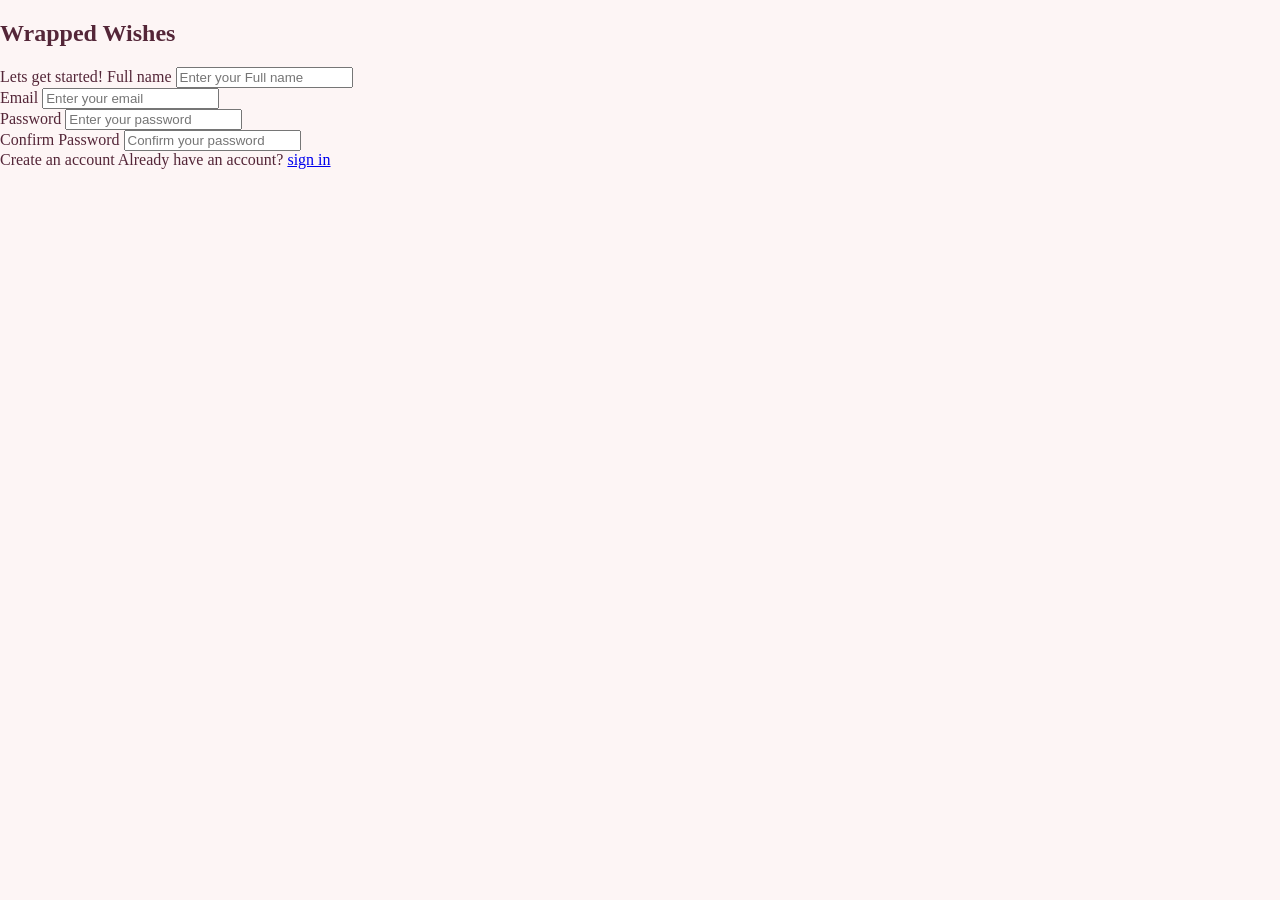
==== create-account.html @ 2f0e1d19 "Add my unstyled sign in page" ====
<!DOCTYPE html>
<html lang="en">
<head>
    <meta charset="UTF-8">
    <meta name="viewport" content="width=device-width, initial-scale=1.0">
    <title>Create an account</title>
    <link rel="stylesheet" href="css/style.css">
</head>
<body>
    <h2>Wrapped Wishes</h2>
    <form >
        Lets get started! <label for="Full name">Full name</label>
        <input type="name" id="name" name="name"
            placeholder="Enter your Full name" required>
            <br>

        <label for="email">Email</label>
        <input type="email" id="email" name="email"
            placeholder="Enter your email" required>
            <br>

             <label for="password">Password</label>
        <input type="password" id="password" name="password"
            placeholder="Enter your password" required>
            <br>

            <label for=" Confirm password"> Confirm Password</label>
        <input type="password" id="password" name="password"
            placeholder="Confirm your password" required>
            <br>

            Create an account
            Already have an account? <a href="sign-in.html">sign in</a>



        </form>
        <script src="js/signin.js"></script>
</body>
</html>
---- css/style.css ----
:root {
  --soft-blush: #f5e7ea;
  --dusty-rose: #d99baa;
  --berry: #9c536b;
  --deep-plum: #542638;
  --porcelain: #fdf5f5;
}
body {
  margin: 0;
  background-color: var(--porcelain);
  color: var(--deep-plum);
}
nav {
  background-color: var(--deep-plum);
  display: flex;
  justify-content: space-between;
  align-items: center;
  padding: 20px 50px;
  margin: 0;
}
nav a {
  color: var(--soft-blush);
  text-decoration: none;
  font-family: "Poppins", sans-serif;
  font-size: 14px;
}
nav a:hover {
  color: var(--berry);
}
.logo {
  color: var(--deep-plum);
  font-family: "Playfair Display", serif;
  font-size: 26px;
  font-weight: 600;
}
.nav-links {
  display: flex;
  gap: 35px;
  align-items: center;
}
.hero {
  background-image: url("../images/hero image.jpg");
  min-height: 400px;
  background-size: cover;
  background-position: center;
  display: flex;
  justify-content: center;
  align-items: center;
  padding: 40px;
  margin: 20px;
  border-radius: 16px;
}
.hero-content {
  text-align: center;
  max-width: 600px;
  margin: 0 auto;
  text-align: center;
  background: rgba(253, 245, 245, 0.65);
  backdrop-filter: blur(10px);
  border-radius: 16px;
  padding: 15px;
}
.hero-buttons {
  display: flex;
  justify-content: center;
  gap: 15px;
}

.hero-buttons a {
  background-color: var(--berry);
  color: white;
  text-decoration: none;
  padding: 12px 25px;
  border-radius: 30px;
}
.hero-buttons a:hover {
  background-color: #542638;
  transition: all 0.3s ease;
  transform: translateY(-3px);
}
.how-it-works {
  padding: 70px 50px;
  text-align: center;
}
.cards {
  display: flex;
  justify-content: space-between;
  max-width: fit-content;
  gap: 50px;
}
.step-card {
  background-color: var(--soft-blush);
  border-radius: 16px;
  padding: 16px;
}
.wishes-card {
  background-color: var(--soft-blush);
  border-radius: 16px;
  padding: 16px;
}
.share-card {
  background-color: var(--soft-blush);
  border-radius: 16px;
  padding: 16px;
}
.why-us {
  display: grid;
  gap: 50px;
  grid-template-columns: 1fr 1fr;
  align-items: center;
}
.why-image img {
  max-height: 450px;
  height: 450px;
  border-radius: 16px;
  display: block;
  margin-left: auto;
  margin-right: auto;
}
.CTA {
  text-align: center;
  margin-top: 30px;
}

.CTA a {
  display: inline-block;
  background-color: var(--berry);
  color: white;
  text-decoration: none;
  padding: 12px 25px;
  border-radius: 30px;
}

.CTA a:hover {
  background-color: #542638;
  transition: all 0.3s ease;
  transform: translateY(-3px);
}
footer {
  display: flex;
  justify-content: space-between;
  align-items: center;
  width: 100%;
  max-width: 100%;
  padding: 50px;
  box-sizing: border-box;
  background-color: #542638;
}
.logo {
  color: white;
}
footer a {
  text-decoration: none;
  color: #fdf5f5;
}
.back-button {
  background-color: #542638;
  color: white;
  padding: 9px;
  border-radius: 16px;
  margin: 10px;
  text-decoration: none;
}
.container {
  display: flex;
  width: 100%;

}

.left,
.right {
  width: 50%;
  box-sizing: border-box;
  padding: 40px;
}
.left img {
  width: 100%;
  max-width: 400px;
  height: 300px;
  object-fit: cover;
  display: block;
  margin: 20px auto;
  border-radius: 16px;
}
.container {display: flex; justify-content: space-between; align-items: center; min-height: 100vh; padding: 4rem;}
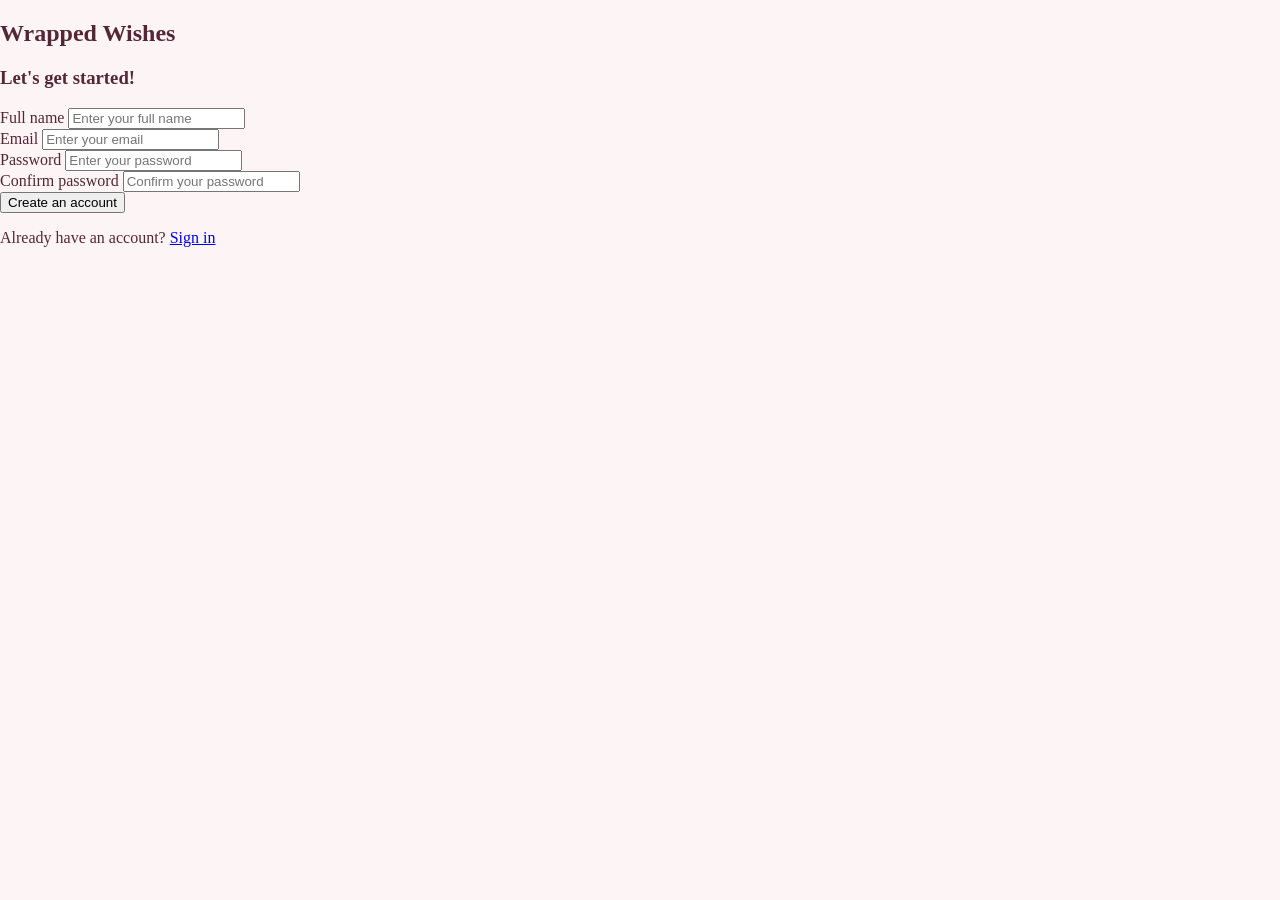
==== commit 7e54211c: "Add my create account page including the javascript functionality" ====
--- a/create-account.html
+++ b/create-account.html
@@ -1,40 +1,69 @@
+
 <!DOCTYPE html>
 <html lang="en">
 <head>
     <meta charset="UTF-8">
     <meta name="viewport" content="width=device-width, initial-scale=1.0">
-    <title>Create an account</title>
+    <title>Create an account | Wrapped Wishes</title>
     <link rel="stylesheet" href="css/style.css">
 </head>
 <body>
+
     <h2>Wrapped Wishes</h2>
-    <form >
-        Lets get started! <label for="Full name">Full name</label>
-        <input type="name" id="name" name="name"
-            placeholder="Enter your Full name" required>
-            <br>
+
+    <h3>Let's get started!</h3>
+
+    <form id="create-account-form">
+
+        <label for="name">Full name</label>
+        <input 
+            type="text" 
+            id="name" 
+            name="name"
+            placeholder="Enter your full name" 
+            required
+        >
+        <br>
 
         <label for="email">Email</label>
-        <input type="email" id="email" name="email"
-            placeholder="Enter your email" required>
-            <br>
+        <input 
+            type="email" 
+            id="email" 
+            name="email"
+            placeholder="Enter your email" 
+            required
+        >
+        <br>
 
-             <label for="password">Password</label>
-        <input type="password" id="password" name="password"
-            placeholder="Enter your password" required>
-            <br>
+        <label for="password">Password</label>
+        <input 
+            type="password" 
+            id="password" 
+            name="password"
+            placeholder="Enter your password" 
+            required
+        >
+        <br>
 
-            <label for=" Confirm password"> Confirm Password</label>
-        <input type="password" id="password" name="password"
-            placeholder="Confirm your password" required>
-            <br>
+        <label for="confirm-password">Confirm password</label>
+        <input 
+            type="password" 
+            id="confirm-password" 
+            name="confirm-password"
+            placeholder="Confirm your password" 
+            required
+        >
+        <br>
 
-            Create an account
-            Already have an account? <a href="sign-in.html">sign in</a>
+        <button type="submit">Create an account</button>
 
+        <p>Already have an account? 
+            <a href="sign-in.html">Sign in</a>
+        </p>
 
+    </form>
 
-        </form>
-        <script src="js/signin.js"></script>
+    <script src="js/create-account.js"></script>
+
 </body>
-</html>+</html>
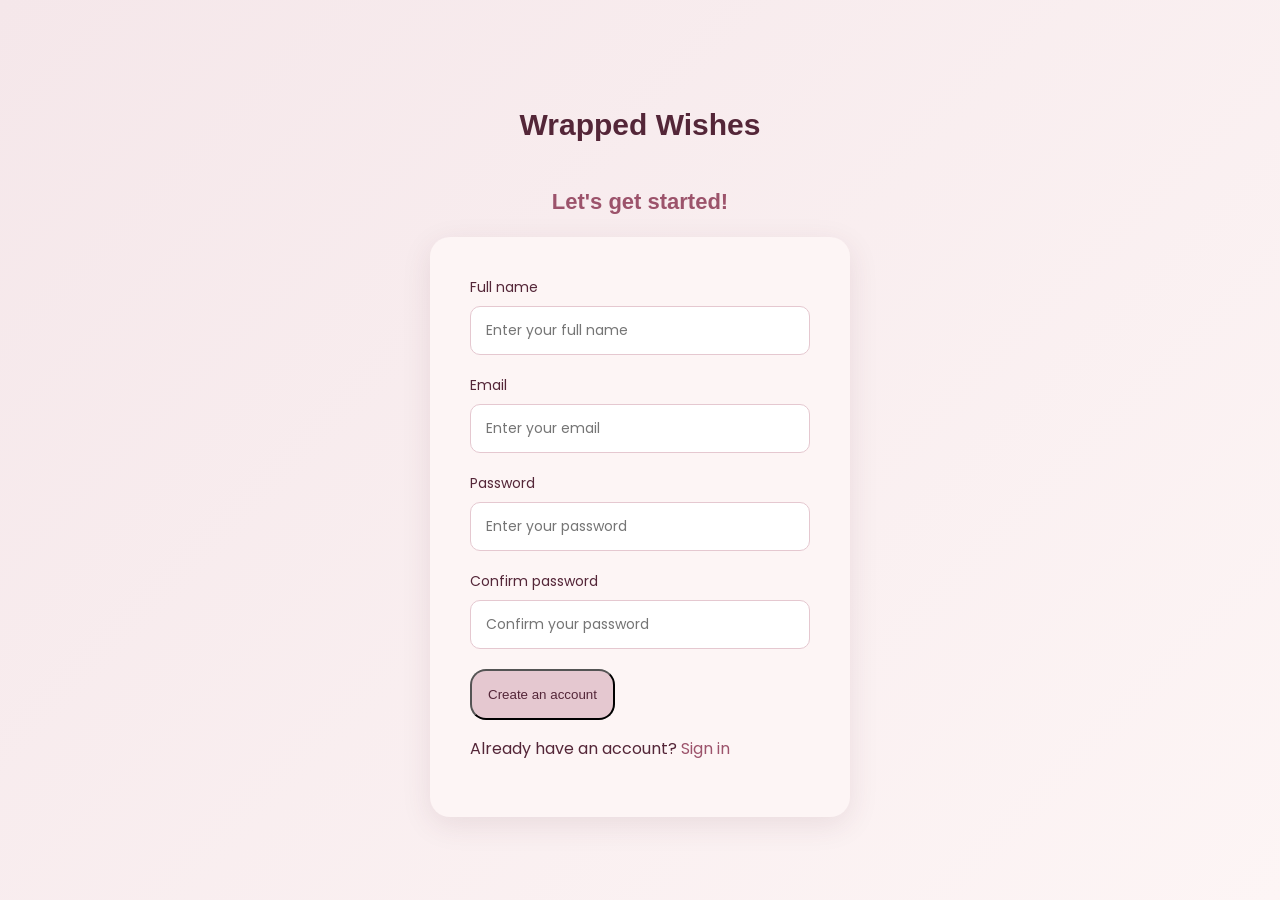
==== commit a0ec7d29: "Add styling to create account" ====
--- a/create-account.html
+++ b/create-account.html
@@ -6,8 +6,15 @@
     <meta name="viewport" content="width=device-width, initial-scale=1.0">
     <title>Create an account | Wrapped Wishes</title>
     <link rel="stylesheet" href="css/style.css">
+    <link rel="preconnect" href="https://fonts.googleapis.com">
+<link rel="preconnect" href="https://fonts.gstatic.com" crossorigin>
+<link href="https://fonts.googleapis.com/css2?family=Playfair+Display:ital,wght@0,400..900;1,400..900&display=swap" rel="stylesheet">
+<link rel="preconnect" href="https://fonts.googleapis.com">
+<link rel="preconnect" href="https://fonts.gstatic.com" crossorigin>
+<link href="https://fonts.googleapis.com/css2?family=Playfair+Display:ital,wght@0,400..900;1,400..900&family=Poppins:ital,wght@0,100;0,200;0,300;0,400;0,500;0,600;0,700;0,800;0,900;1,100;1,200;1,300;1,400;1,500;1,600;1,700;1,800;1,900&display=swap" rel="stylesheet">
 </head>
 <body>
+    <main class="sign-up">
 
     <h2>Wrapped Wishes</h2>
 
@@ -23,7 +30,7 @@
             placeholder="Enter your full name" 
             required
         >
-        <br>
+      
 
         <label for="email">Email</label>
         <input 
@@ -33,8 +40,7 @@
             placeholder="Enter your email" 
             required
         >
-        <br>
-
+        
         <label for="password">Password</label>
         <input 
             type="password" 
@@ -43,7 +49,7 @@
             placeholder="Enter your password" 
             required
         >
-        <br>
+        
 
         <label for="confirm-password">Confirm password</label>
         <input 
@@ -53,15 +59,16 @@
             placeholder="Confirm your password" 
             required
         >
-        <br>
+        
 
-        <button type="submit">Create an account</button>
+        <button class="create" type="submit">Create an account</button>
 
         <p>Already have an account? 
-            <a href="sign-in.html">Sign in</a>
+            <a class="signin" href="sign-in.html">Sign in</a>
         </p>
 
     </form>
+    </main>
 
     <script src="js/create-account.js"></script>
 
--- a/css/style.css
+++ b/css/style.css
@@ -182,4 +182,162 @@
   margin: 20px auto;
   border-radius: 16px;
 }
-.container {display: flex; justify-content: space-between; align-items: center; min-height: 100vh; padding: 4rem;}+.container {display: flex; justify-content: space-between; align-items: center; min-height: 100vh; padding: 4rem;}
+.dashboard {max-width: 1200px;
+  margin: 0 auto;
+  padding: 60px 40px;
+  min-height: 100vh;
+  box-sizing: border-box;
+  font-family: "Poppins", sans-serif;
+  text-align: center;}
+  #wishlist-container {
+    display: grid;
+    grid-template-columns: repeat(3, 1fr);
+    gap: 25px;
+    margin-top: 30px;
+    align-items: stretch;
+    background-color: var(--soft-blush);
+padding: 25px;
+border-radius: 20px;
+}
+.wishlist-card {
+    background-color: var(--porcelain);
+    padding: 25px;
+    border-radius: 18px;
+    box-shadow: 0 5px 20px rgba(84, 38, 56, 0.08);
+    display: flex;
+    flex-direction: column;
+    gap: 15px;
+    transition: transform 0.3s ease, box-shadow 0.3s ease;
+}
+
+.wishlist-card:hover {
+    transform: translateY(-5px);
+    box-shadow: 0 10px 25px rgba(84, 38, 56, 0.13);
+}
+.dash-links {
+    background-color: var(--deep-plum);
+    padding: 16px 24px;
+    color: white;
+    border-radius: 16px;
+    margin: 15px;
+    display: inline-block;
+    transition: background-color 0.3s ease, transform 0.3s ease;
+}
+
+.dash-links  {
+    text-decoration: none ;
+    color: white;
+}
+
+.dash-links:hover {
+    background-color: var(--berry);
+    transform: translateY(-3px);
+}
+.gift-link {
+    color: var(--berry);
+    text-decoration: none;
+    font-family: "Poppins", sans-serif;
+    font-size: 14px;
+    font-weight: 500;
+    transition: color 0.3s ease;
+}
+
+.gift-link:hover {
+    color: var(--deep-plum);
+    text-decoration: underline;
+}
+.edit-btn {
+    background-color: var(--soft-blush);
+    color: var(--deep-plum);
+    border: 1px solid var(--dusty-rose);
+    padding: 10px 20px;
+    border-radius: 10px;
+    cursor: pointer;
+    font-family: "Poppins", sans-serif;
+    transition: 0.3s ease;
+}
+
+.edit-btn:hover {
+    background-color: var(--dusty-rose);
+}
+
+.delete-btn {
+    background-color: var(--deep-plum);
+    color: white;
+    border: none;
+    padding: 10px 20px;
+    border-radius: 10px;
+    cursor: pointer;
+    font-family: "Poppins", sans-serif;
+    transition: 0.3s ease;
+}
+
+.delete-btn:hover {
+    background-color: var(--berry);
+}
+.dashboard-hero {
+    background: linear-gradient(135deg, var(--soft-blush), var(--porcelain));
+    padding: 65px 45px;
+    border-radius: 25px;
+    margin-bottom: 45px;
+    text-align: center;
+}
+.sign-up {
+    min-height: 100vh;
+    background: linear-gradient(135deg, var(--soft-blush), var(--porcelain));
+    display: flex;
+    flex-direction: column;
+    align-items: center;
+    justify-content: center;
+    padding: 40px 20px;
+    box-sizing: border-box;
+    font-family: "Poppins", sans-serif;
+}
+#create-account-form {
+    background-color: var(--porcelain);
+    padding: 40px;
+    border-radius: 20px;
+    width: 100%;
+    max-width: 420px;
+    box-sizing: border-box;
+    box-shadow: 0 8px 30px rgba(84, 38, 56, 0.10);
+}
+.sign-up h2 {
+  font-family: "Poppins", sans-serif;
+  color: #542638;
+  font-size: 30px;
+}
+.sign-up h3 {
+  color: #9c536b;
+  font-size: 22px;
+
+}
+#create-account-form label {
+    display: block;
+    margin-bottom: 8px;
+    color: var(--deep-plum);
+    font-size: 14px;
+}
+
+#create-account-form input {
+    display: block;
+    width: 100%;
+    padding: 13px 15px;
+    margin-bottom: 20px;
+    box-sizing: border-box;
+    border: 1px solid #e5c8d0;
+    border-radius: 10px;
+    font-family: "Poppins", sans-serif;
+    font-size: 14px;
+}
+.signin {
+  color: #9c536b;
+ text-decoration: dotted;
+}
+.create {
+  background-color: #e5c8d0;
+  color: #542638;
+  padding: 16px;
+  border-radius: 16px;
+}
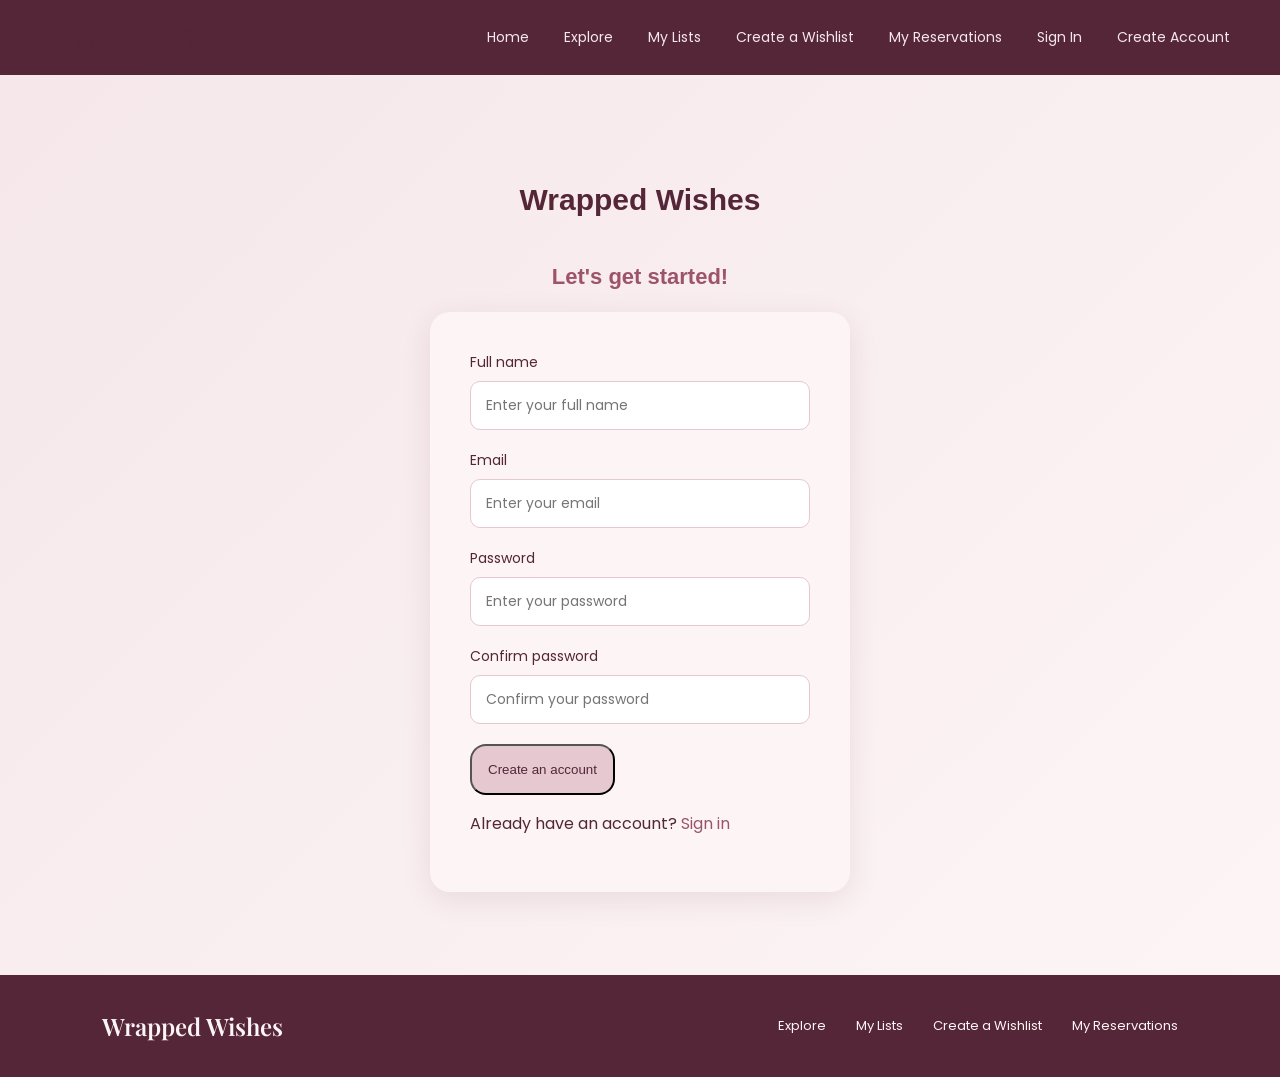
==== commit 691f0d24: "Add my updated footers and navbars across all pages" ====
--- a/create-account.html
+++ b/create-account.html
@@ -14,6 +14,21 @@
 <link href="https://fonts.googleapis.com/css2?family=Playfair+Display:ital,wght@0,400..900;1,400..900&family=Poppins:ital,wght@0,100;0,200;0,300;0,400;0,500;0,600;0,700;0,800;0,900;1,100;1,200;1,300;1,400;1,500;1,600;1,700;1,800;1,900&display=swap" rel="stylesheet">
 </head>
 <body>
+
+<nav>
+  <a class="logo" href="index.html">Wrapped Wishes</a>
+
+  <div class="nav-links">
+    <a href="index.html">Home</a>
+    <a href="explore.html">Explore</a>
+    <a href="dashboard.html">My Lists</a>
+    <a href="create-wishlist.html">Create a Wishlist</a>
+    <a href="reservations.html">My Reservations</a>
+    <a href="sign-in.html">Sign In</a>
+    <a href="create-account.html">Create Account</a>
+  </div>
+</nav>
+
     <main class="sign-up">
 
     <h2>Wrapped Wishes</h2>
@@ -70,6 +85,18 @@
     </form>
     </main>
 
+<footer>
+  <a class="logo" href="index.html">Wrapped Wishes</a>
+
+  <div class="footer-links">
+    <a href="explore.html">Explore</a>
+    <a href="dashboard.html">My Lists</a>
+    <a href="create-wishlist.html">Create a Wishlist</a>
+    <a href="reservations.html">My Reservations</a>
+  </div>
+</footer>
+
+
     <script src="js/create-account.js"></script>
 
 </body>
--- a/css/style.css
+++ b/css/style.css
@@ -136,23 +136,41 @@
   transition: all 0.3s ease;
   transform: translateY(-3px);
 }
+
 footer {
   display: flex;
   justify-content: space-between;
   align-items: center;
-  width: 100%;
-  max-width: 100%;
-  padding: 50px;
-  box-sizing: border-box;
-  background-color: #542638;
-}
-.logo {
-  color: white;
-}
-footer a {
+  padding: 35px 8%;
+  background-color: var(--deep-plum);
+  gap: 30px;
+}
+
+footer .logo {
+  font-family: "Playfair Display", serif;
+  font-size: 24px;
+  color: var(--porcelain);
   text-decoration: none;
-  color: #fdf5f5;
-}
+}
+
+.footer-links {
+  display: flex;
+  align-items: center;
+  gap: 30px;
+}
+
+.footer-links a {
+  color: var(--porcelain);
+  text-decoration: none;
+  font-family: "Poppins", sans-serif;
+  font-size: 13px;
+  transition: color 0.3s ease;
+}
+
+.footer-links a:hover {
+  color: var(--dusty-rose);
+}
+
 .back-button {
   background-color: #542638;
   color: white;
@@ -340,4 +358,271 @@
   color: #542638;
   padding: 16px;
   border-radius: 16px;
-}+}
+.wishlist-body {
+    background-image: url("../images/left-panel.jpg");
+    background-size: cover;
+    background-position: center;
+    background-repeat: no-repeat;
+    background-attachment: fixed;
+    min-height: 100vh;
+    position: relative;
+}
+.wishlist-body::before {
+    content: "";
+    position: fixed;
+    inset: 0;
+    background-color: rgba(245, 231, 234, 0.65);
+    z-index: -1;
+}
+.wishlist-body label {
+    display: block;
+    margin-bottom: 8px;
+    color: var(--deep-plum);
+    font-size: 14px;
+}
+
+.wishlist-body input {
+    display: block;
+    width: 50%;
+    padding: 13px 15px;
+    margin-bottom: 20px;
+    box-sizing: border-box;
+    border: 1px solid #e5c8d0;
+    border-radius: 10px;
+    font-family: "Poppins", sans-serif;
+    font-size: 14px;
+   justify-content: center;
+}
+.wishlist-body{
+  margin: 100px;
+  margin-top: 15px;
+ 
+}
+#wishlist-form {
+    background-color: var(--porcelain);
+    width: 100%;
+    max-width: 550px;
+    padding: 40px;
+    border-radius: 22px;
+    box-sizing: border-box;
+    box-shadow: 0 10px 35px rgba(84, 38, 56, 0.15);
+    margin: 30px auto;
+}
+#wishlist-form input,
+#wishlist-form textarea,
+#wishlist-form select {
+    display: block;
+    width: 100%;
+    padding: 13px 15px;
+    margin-bottom: 20px;
+    box-sizing: border-box;
+    border: 1px solid #e5c8d0;
+    border-radius: 10px;
+    font-family: "Poppins", sans-serif;
+    font-size: 14px;
+    background-color: white;
+}
+.add-btn {
+    background-color: var(--soft-blush);
+    color: var(--deep-plum);
+    border: 1px solid var(--dusty-rose);
+}
+
+.create-btn {
+    background-color: var(--deep-plum);
+    color: white;
+    border: none;
+}
+
+.add-btn,
+.create-btn {
+    padding: 12px 22px;
+    border-radius: 10px;
+    font-family: "Poppins", sans-serif;
+    cursor: pointer;
+    transition: 0.3s ease;
+}
+
+.add-btn:hover,
+.create-btn:hover {
+    background-color: var(--berry);
+    color: white;
+}
+.explore-hero {
+  display: flex;
+  margin: 50px;
+  gap: 20px;
+ 
+}
+.explore-intro{
+  flex: 1;
+}
+.explore-image {
+  flex: 1;
+  
+}
+.explore-image img {
+  width: 100%;
+  height: 100%;
+  object-fit: cover;
+  border-radius: 16px;
+}
+
+.explore-section {
+  padding: 100px 8%;
+  background-color: var(--porcelain);
+  text-align: center;
+}
+
+.explore-section h3 {
+  color: var(--berry);
+  font-size: 13px;
+  letter-spacing: 3px;
+  font-weight: 500;
+  margin-bottom: 18px;
+}
+
+.explore-section h2 {
+  font-family: "Playfair Display", serif;
+  color: var(--deep-plum);
+  font-size: 42px;
+  margin-bottom: 18px;
+}
+
+.explore-section > p {
+  color: #806875;
+  font-size: 15px;
+  line-height: 1.8;
+  max-width: 650px;
+  margin: 0 auto 45px;
+}
+
+#explore-container {
+  display: grid;
+  grid-template-columns: repeat(3, 1fr);
+  gap: 28px;
+  margin-top: 50px;
+  text-align: left;
+}
+
+.wishlist-card {
+  background: rgba(255, 255, 255, 0.85);
+  border: 1px solid #EAD5DC;
+  border-radius: 18px;
+  padding: 30px;
+  box-shadow: 0 8px 25px rgba(84, 38, 56, 0.06);
+  display: flex;
+  flex-direction: column;
+  gap: 20px;
+  color: var(--deep-plum);
+  font-family: "Poppins", sans-serif;
+  line-height: 1.9;
+  transition: transform 0.3s ease, box-shadow 0.3s ease;
+}
+
+.wishlist-card:hover {
+  transform: translateY(-7px);
+  box-shadow: 0 15px 35px rgba(84, 38, 56, 0.12);
+}
+
+.wishlist-card button {
+  background: var(--berry);
+  color: white;
+  border: none;
+  padding: 13px 22px;
+  border-radius: 30px;
+  font-family: "Poppins", sans-serif;
+  font-size: 13px;
+  cursor: pointer;
+  transition: background 0.3s ease;
+}
+
+.wishlist-card button:hover {
+  background: var(--deep-plum);
+}
+
+.wishlist-card button:disabled {
+  background: #EAD5DC;
+  color: #806875;
+  cursor: not-allowed;
+}
+
+.your-reservations {
+  padding: 80px 8%;
+  background: var(--porcelain);
+  min-height: 80vh;
+}
+
+.your-reservations p {
+  color: #806875;
+  font-size: 15px;
+  line-height: 1.8;
+  max-width: 600px;
+  margin-top: 18px;
+}
+
+main > h1 {
+  font-family: "Playfair Display", serif;
+  color: var(--deep-plum);
+  font-size: 46px;
+  text-align: center;
+  padding-top: 65px;
+  background: var(--porcelain);
+}
+
+.reservation-card {
+  background: rgba(255, 255, 255, 0.85);
+  border: 1px solid #EAD5DC;
+  border-radius: 18px;
+  padding: 30px;
+  box-shadow: 0 8px 25px rgba(84, 38, 56, 0.06);
+  color: var(--deep-plum);
+  font-family: "Poppins", sans-serif;
+  font-size: 14px;
+  line-height: 2;
+  white-space: pre-line;
+  transition: transform 0.3s ease, box-shadow 0.3s ease;
+}
+
+.reservation-card:hover {
+  transform: translateY(-6px);
+  box-shadow: 0 15px 35px rgba(84, 38, 56, 0.12);
+}
+
+.your-reservations {
+  display: grid;
+  grid-template-columns: repeat(3, 1fr);
+  gap: 25px;
+}
+
+.your-reservations > p {
+  grid-column: 1 / -1;
+}
+.login label {
+    display: block;
+    margin-bottom: 8px;
+    color: var(--deep-plum);
+    font-size: 14px;
+}
+
+.login input {
+    display: block;
+    width: 50%;
+    padding: 13px 15px;
+    margin-bottom: 20px;
+    box-sizing: border-box;
+    border: 1px solid #e5c8d0;
+    border-radius: 10px;
+    font-family: "Poppins", sans-serif;
+    font-size: 14px;
+   justify-content: center;
+}
+.login-btn {background-color: #9c536b; color: white;
+padding: 10px;
+border-radius: 16px;}
+.account {
+  color: #542638;
+  text-decoration: none;
+}
+.account:hover {color: #d99baa;}
